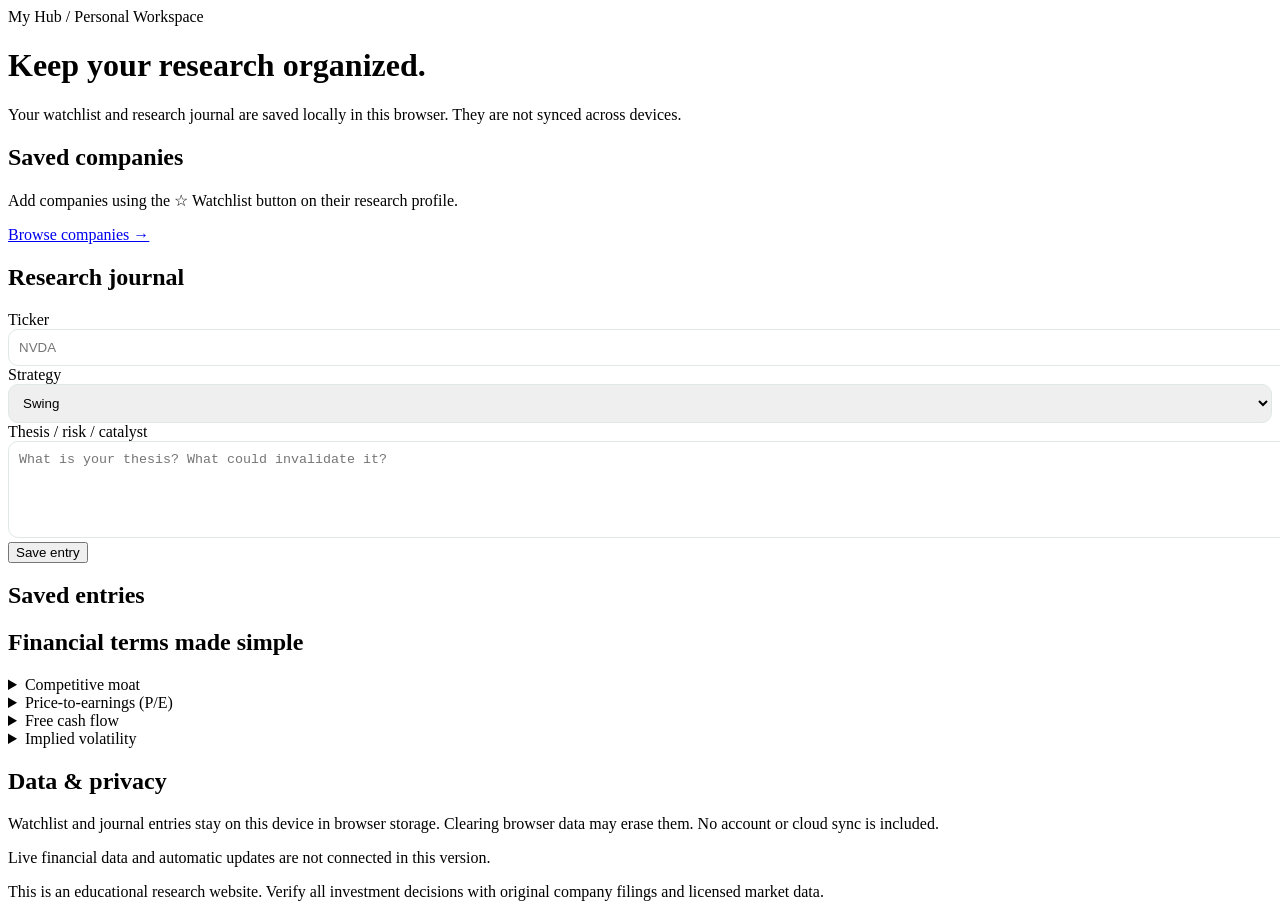
==== hub.html @ dd177d90 "Add files via upload" ====
<!doctype html><html lang="en"><head><meta charset="utf-8"><meta name="viewport" content="width=device-width, initial-scale=1"><meta name="theme-color" content="#12533e"><meta name="description" content="Streams Into Wealth Stock Intelligence Hub — approachable research for swing, LEAPS and long-term investors."><title>My Hub | Streams Into Wealth</title><link rel="stylesheet" href="assets/style.css"></head><body data-page="hub"><header class="top"></header><main><div class="eyebrow">My Hub / Personal Workspace</div><h1>Keep your research organized.</h1><p class="muted tagline">Your watchlist and research journal are saved locally in this browser. They are not synced across devices.</p><div class="section"><div class="subnav" data-tabs="Watchlist,Journal,Learning,Settings"></div><section class="panel" data-panel="Watchlist"><div class="card"><h2>Saved companies</h2><p class="muted">Add companies using the ☆ Watchlist button on their research profile.</p><div class="stack" id="watch-list"></div><a class="btn" href="research.html" style="margin-top:16px">Browse companies →</a></div></section><section class="panel" data-panel="Journal"><div class="grid two"><div class="card"><h2>Research journal</h2><form id="journal-form" class="stack"><label>Ticker<br><input name="ticker" required maxlength="12" placeholder="NVDA" style="width:100%;padding:10px;border:1px solid #dfe9e3;border-radius:10px"></label><label>Strategy<br><select name="strategy" style="width:100%;padding:10px;border:1px solid #dfe9e3;border-radius:10px"><option>Swing</option><option>LEAPS</option><option>Long-Term</option></select></label><label>Thesis / risk / catalyst<br><textarea name="thesis" required maxlength="500" rows="5" placeholder="What is your thesis? What could invalidate it?" style="width:100%;padding:10px;border:1px solid #dfe9e3;border-radius:10px"></textarea></label><button class="btn">Save entry</button></form></div><div class="card"><h2>Saved entries</h2><div id="journal-entries" class="stack"></div></div></div></section><section class="panel" data-panel="Learning"><div class="card"><h2>Financial terms made simple</h2><details class="accordion"><summary>Competitive moat</summary><p>Financial: sustainable competitive advantage. Everyday: what makes it hard for competitors to steal the company's customers or profits.</p></details><details class="accordion"><summary>Price-to-earnings (P/E)</summary><p>Financial: stock price divided by earnings per share. Everyday: how much you're paying for each dollar the business earns.</p></details><details class="accordion"><summary>Free cash flow</summary><p>Financial: operating cash flow minus capital expenditures. Everyday: money left after the company pays for the investments needed to run its business.</p></details><details class="accordion"><summary>Implied volatility</summary><p>Financial: option-implied expectation of future volatility. Everyday: how much movement options prices are reflecting, not whether the stock goes up or down.</p></details></div></section><section class="panel" data-panel="Settings"><div class="card"><h2>Data & privacy</h2><p>Watchlist and journal entries stay on this device in browser storage. Clearing browser data may erase them. No account or cloud sync is included.</p><p>Live financial data and automatic updates are not connected in this version.</p><div class="notice">This is an educational research website. Verify all investment decisions with original company filings and licensed market data.</div></div></section></div></main><footer class="footer"></footer><script src="assets/app.js" defer></script></body></html>
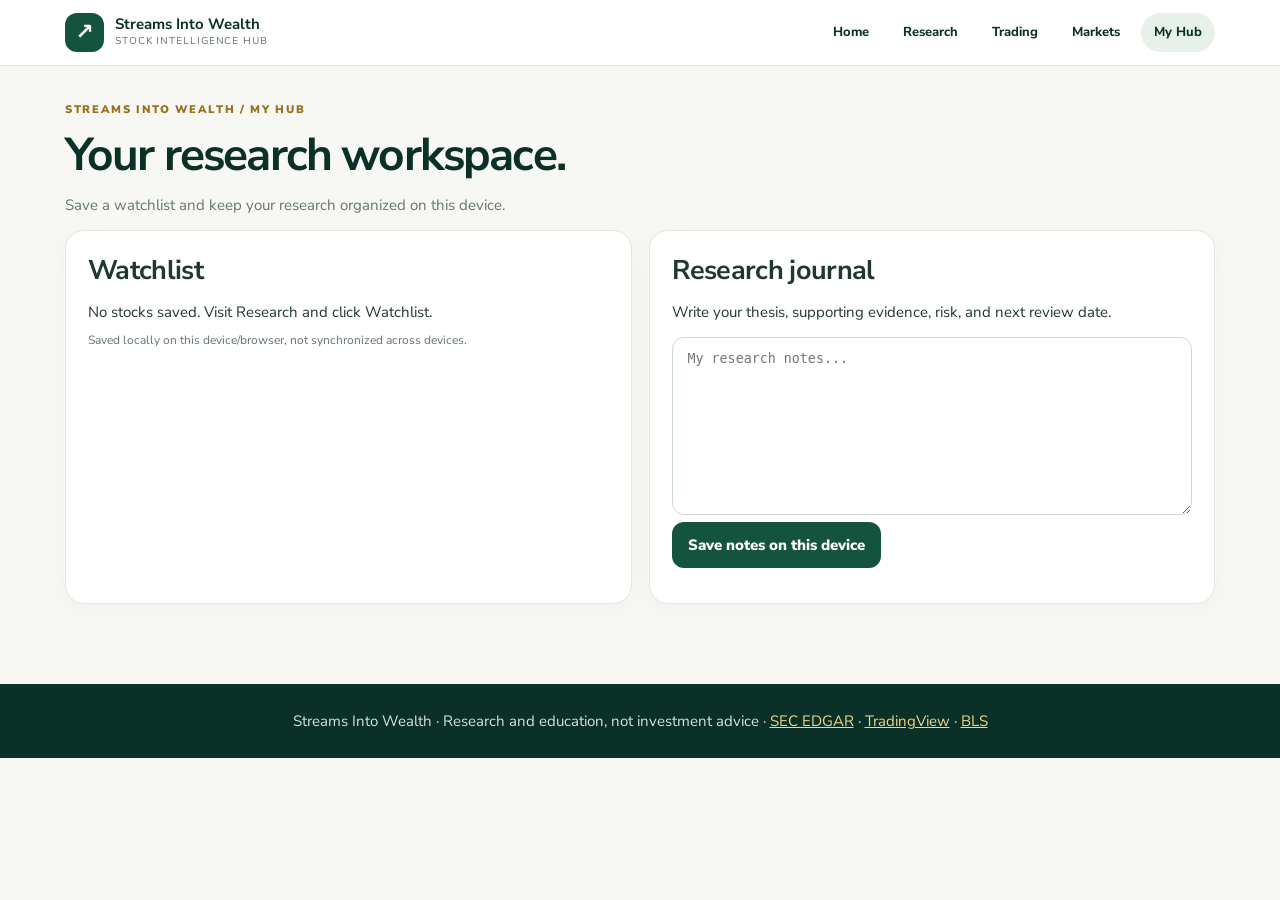
==== commit 83eb5928: "Add files via upload" ====
--- a/hub.html
+++ b/hub.html
@@ -1 +1 @@
-<!doctype html><html lang="en"><head><meta charset="utf-8"><meta name="viewport" content="width=device-width, initial-scale=1"><meta name="theme-color" content="#12533e"><meta name="description" content="Streams Into Wealth Stock Intelligence Hub — approachable research for swing, LEAPS and long-term investors."><title>My Hub | Streams Into Wealth</title><link rel="stylesheet" href="assets/style.css"></head><body data-page="hub"><header class="top"></header><main><div class="eyebrow">My Hub / Personal Workspace</div><h1>Keep your research organized.</h1><p class="muted tagline">Your watchlist and research journal are saved locally in this browser. They are not synced across devices.</p><div class="section"><div class="subnav" data-tabs="Watchlist,Journal,Learning,Settings"></div><section class="panel" data-panel="Watchlist"><div class="card"><h2>Saved companies</h2><p class="muted">Add companies using the ☆ Watchlist button on their research profile.</p><div class="stack" id="watch-list"></div><a class="btn" href="research.html" style="margin-top:16px">Browse companies →</a></div></section><section class="panel" data-panel="Journal"><div class="grid two"><div class="card"><h2>Research journal</h2><form id="journal-form" class="stack"><label>Ticker<br><input name="ticker" required maxlength="12" placeholder="NVDA" style="width:100%;padding:10px;border:1px solid #dfe9e3;border-radius:10px"></label><label>Strategy<br><select name="strategy" style="width:100%;padding:10px;border:1px solid #dfe9e3;border-radius:10px"><option>Swing</option><option>LEAPS</option><option>Long-Term</option></select></label><label>Thesis / risk / catalyst<br><textarea name="thesis" required maxlength="500" rows="5" placeholder="What is your thesis? What could invalidate it?" style="width:100%;padding:10px;border:1px solid #dfe9e3;border-radius:10px"></textarea></label><button class="btn">Save entry</button></form></div><div class="card"><h2>Saved entries</h2><div id="journal-entries" class="stack"></div></div></div></section><section class="panel" data-panel="Learning"><div class="card"><h2>Financial terms made simple</h2><details class="accordion"><summary>Competitive moat</summary><p>Financial: sustainable competitive advantage. Everyday: what makes it hard for competitors to steal the company's customers or profits.</p></details><details class="accordion"><summary>Price-to-earnings (P/E)</summary><p>Financial: stock price divided by earnings per share. Everyday: how much you're paying for each dollar the business earns.</p></details><details class="accordion"><summary>Free cash flow</summary><p>Financial: operating cash flow minus capital expenditures. Everyday: money left after the company pays for the investments needed to run its business.</p></details><details class="accordion"><summary>Implied volatility</summary><p>Financial: option-implied expectation of future volatility. Everyday: how much movement options prices are reflecting, not whether the stock goes up or down.</p></details></div></section><section class="panel" data-panel="Settings"><div class="card"><h2>Data & privacy</h2><p>Watchlist and journal entries stay on this device in browser storage. Clearing browser data may erase them. No account or cloud sync is included.</p><p>Live financial data and automatic updates are not connected in this version.</p><div class="notice">This is an educational research website. Verify all investment decisions with original company filings and licensed market data.</div></div></section></div></main><footer class="footer"></footer><script src="assets/app.js" defer></script></body></html>+<!doctype html><html lang="en"><head><meta charset="utf-8"><meta name="viewport" content="width=device-width,initial-scale=1"><meta name="description" content="Streams Into Wealth: beginner-friendly stock and economic research"><title>My Hub | Streams Into Wealth</title><link rel="preconnect" href="https://fonts.googleapis.com"><link rel="preconnect" href="https://fonts.gstatic.com" crossorigin><link href="https://fonts.googleapis.com/css2?family=Nunito+Sans:wght@400;600;700;800;900&display=swap" rel="stylesheet"><link rel="stylesheet" href="assets/style.css"></head><body data-page="hub"><header class="nav"><div class="navin"><a href="index.html" class="brand"><span class="brandmark">↗</span><span><b>Streams Into Wealth</b><small>STOCK INTELLIGENCE HUB</small></span></a><nav class="links"><a href="index.html" class="">Home</a><a href="research.html" class="">Research</a><a href="trading.html" class="">Trading</a><a href="markets.html" class="">Markets</a><a href="hub.html" class="active">My Hub</a></nav></div></header><main class="wrap"><div class="eyebrow">Streams Into Wealth / My Hub</div><h1>Your research workspace.</h1><p class="sub">Save a watchlist and keep your research organized on this device.</p><div id="page"></div></main><footer class="foot">Streams Into Wealth · Research and education, not investment advice · <a href="https://www.sec.gov/edgar/search/">SEC EDGAR</a> · <a href="https://www.tradingview.com/">TradingView</a> · <a href="https://www.bls.gov/">BLS</a></footer><script type="module" src="https://widgets.tradingview-widget.com/w/en/tv-advanced-chart.js"></script><script src="assets/app.js" defer></script></body></html>
--- a/assets/style.css
+++ b/assets/style.css
@@ -0,0 +1,3 @@
+
+:root{--green:#14543e;--deep:#0b3027;--gold:#c9a449;--bg:#f7f8f4;--ink:#20382e;--muted:#62766c;--line:#e1e9e1;--white:#fff}
+*{box-sizing:border-box}body{margin:0;background:var(--bg);color:var(--ink);font-family:Nunito Sans,Inter,system-ui,-apple-system,Segoe UI,sans-serif;font-size:15px;line-height:1.6}a{color:var(--green)}button,input,select{font:inherit}button{cursor:pointer}.nav{position:sticky;top:0;z-index:20;background:#ffffffed;border-bottom:1px solid var(--line);backdrop-filter:blur(12px)}.navin{max-width:1190px;margin:auto;padding:13px 20px;display:flex;align-items:center;justify-content:space-between;gap:20px}.brand{display:flex;gap:11px;align-items:center;text-decoration:none;color:var(--deep)}.brandmark{display:grid;place-items:center;width:39px;height:39px;background:var(--green);color:#fff;border-radius:12px;font-weight:900;font-size:22px}.brand b{display:block;line-height:1.15}.brand small{display:block;font-size:10px;letter-spacing:.09em;color:var(--muted)}.links{display:flex;gap:8px;flex-wrap:wrap}.links a{padding:9px 13px;border-radius:22px;text-decoration:none;font-weight:750;font-size:13px;color:var(--deep)}.links a.active,.links a:hover{background:#e6f1e9}.wrap{max-width:1190px;margin:0 auto;padding:35px 20px 80px}.eyebrow{font-size:11px;color:#97701e;font-weight:900;letter-spacing:.15em;text-transform:uppercase}h1{font-size:clamp(29px,4.4vw,46px);letter-spacing:-.04em;line-height:1.16;margin:9px 0 12px;color:var(--deep)}h2{font-size:clamp(21px,3vw,27px);letter-spacing:-.025em;line-height:1.3;margin:0 0 12px}h3{font-size:17px;margin:0 0 9px}p{margin:7px 0 13px}.sub{color:var(--muted);max-width:780px}.grid{display:grid;grid-template-columns:repeat(2,minmax(0,1fr));gap:17px}.grid.three{grid-template-columns:repeat(3,minmax(0,1fr))}.card{background:var(--white);border:1px solid var(--line);border-radius:19px;padding:22px;box-shadow:0 5px 22px #0c302708}.hero{background:linear-gradient(120deg,#0d4534,#186a4b);color:white;border-radius:24px;padding:32px;margin-bottom:24px}.hero h1,.hero p{color:white}.hero .eyebrow{color:#f6d88e}.button{display:inline-block;background:var(--green);color:white;border:0;border-radius:12px;padding:11px 16px;font-weight:850;text-decoration:none}.button.alt{background:#e9f2ea;color:var(--deep)}.button.gold{background:var(--gold);color:#172c20}.button:hover{filter:brightness(.95)}.field{width:100%;padding:13px 15px;border:1px solid #cddbcf;border-radius:12px;background:#fff;outline-color:var(--gold)}.searchline{display:flex;gap:10px}.searchline input{flex:1;min-width:0}.results{position:relative}.suggest{position:absolute;top:2px;left:0;right:0;z-index:10;background:#fff;border:1px solid var(--line);border-radius:12px;max-height:300px;overflow:auto;box-shadow:0 15px 32px #12342325}.suggest button{display:block;width:100%;text-align:left;padding:12px 14px;background:#fff;border:0;border-bottom:1px solid #eef2ed}.suggest button:hover{background:#eff6ef}.suggest small{color:var(--muted);display:block}.pill{display:inline-block;background:#e9f2eb;color:#19583d;border-radius:30px;padding:4px 10px;font-size:12px;font-weight:800}.muted{color:var(--muted)}.metric{font-size:25px;font-weight:900;color:var(--deep);line-height:1.3}.tiny{font-size:12px;color:var(--muted)}.statgrid{display:grid;grid-template-columns:repeat(4,minmax(0,1fr));gap:12px}.stat{padding:14px;border:1px solid var(--line);border-radius:13px;background:#fafcf9}.stat small{display:block;color:var(--muted);font-weight:700}.tabs{display:flex;flex-wrap:wrap;gap:8px;margin:17px 0}.tabs button{border:1px solid var(--line);background:#fff;color:var(--deep);border-radius:20px;padding:8px 13px;font-weight:800}.tabs button.active{background:var(--green);color:#fff}.hide{display:none!important}.chartbox{height:440px;border-radius:13px;overflow:hidden}.chartbox tv-advanced-chart{display:block;width:100%;height:100%}.tablewrap{overflow:auto}table{width:100%;border-collapse:collapse;font-size:13px}th,td{text-align:left;padding:11px 12px;border-bottom:1px solid var(--line)}th{background:#eaf2ec;color:#204333;white-space:nowrap}td.num{text-align:right;font-variant-numeric:tabular-nums}.steps{counter-reset:step}.step{display:flex;gap:14px;align-items:flex-start;margin:14px 0}.step:before{counter-increment:step;content:counter(step);background:var(--green);color:white;display:grid;place-items:center;width:29px;height:29px;flex-shrink:0;border-radius:50%;font-weight:900}.info{border-left:3px solid var(--gold);background:#fffaec;padding:12px 15px;border-radius:9px}.toolbar{display:flex;gap:9px;flex-wrap:wrap;align-items:center;margin:12px 0}.toolbar label{font-weight:800}.toolbar select{padding:9px;border-radius:9px;border:1px solid var(--line)}.section{margin-top:25px}.foot{background:var(--deep);color:#d5e4d8;padding:25px;text-align:center}.foot a{color:#f1d68d}.labelhelp{border-bottom:1px dotted #777;cursor:help}.empty{padding:20px;background:#f2f5f1;border-radius:12px;color:var(--muted)}.ticker{display:flex;gap:14px;align-items:baseline;flex-wrap:wrap}.ticker strong{font-size:24px}.twocol{display:grid;grid-template-columns:1.2fr 1fr;gap:17px}.row{display:flex;justify-content:space-between;gap:10px;align-items:center}.source{font-size:11px;color:var(--muted);margin-top:10px}.bad{color:#a83e34}.good{color:#16754d}.formgrid{display:grid;grid-template-columns:repeat(3,1fr);gap:12px}.formgrid label{font-size:12px;font-weight:800}.formgrid input,.formgrid select{margin-top:4px;width:100%;padding:9px;border:1px solid var(--line);border-radius:9px}.banner{background:#eaf2ec;border-radius:12px;padding:12px 15px;margin:13px 0}.newslist article{padding:12px 0;border-bottom:1px solid var(--line)}.newslist article a{font-weight:800;text-decoration:none}.newslist small{display:block;color:var(--muted)}@media(max-width:780px){.navin{align-items:flex-start;flex-direction:column;gap:9px}.links{width:100%;overflow-x:auto;flex-wrap:nowrap}.links a{white-space:nowrap;font-size:12px;padding:7px 10px}.wrap{padding:24px 14px 65px}.card{padding:16px}.grid,.grid.three,.twocol{grid-template-columns:1fr}.statgrid{grid-template-columns:repeat(2,1fr)}.hero{padding:23px}.chartbox{height:360px}.formgrid{grid-template-columns:1fr 1fr}.searchline{flex-direction:column}}
